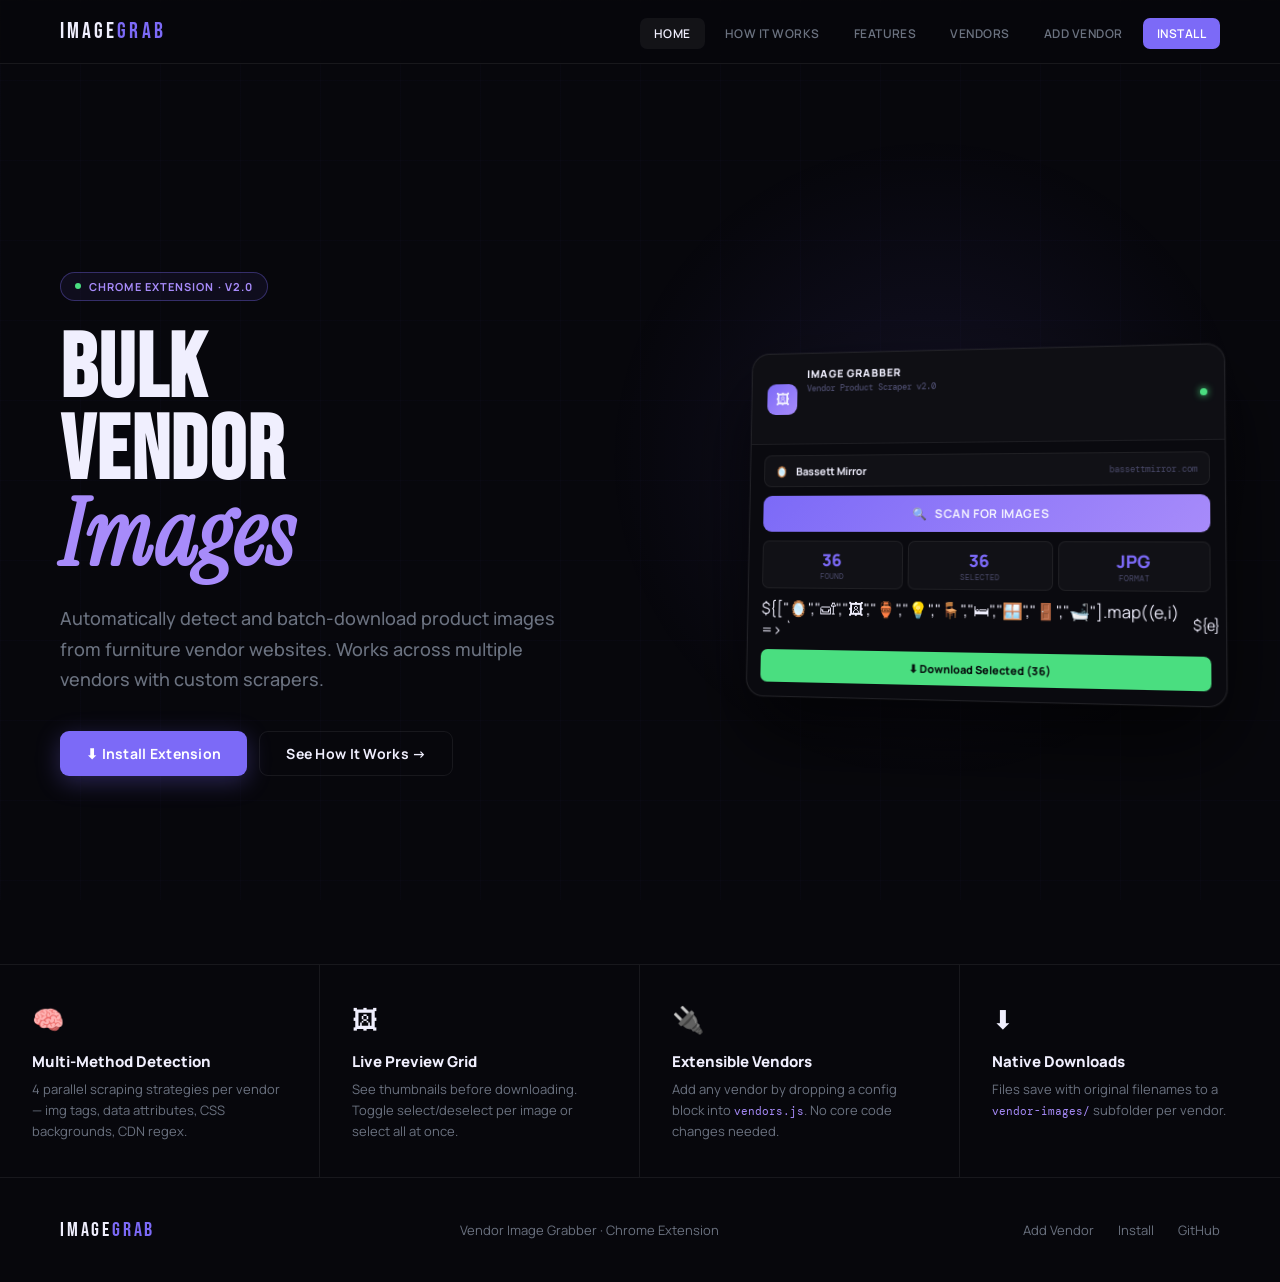
==== docs/index.html @ dd3b445e "Add files via upload" ====
<!DOCTYPE html>
<html lang="en">
<head>
  <meta charset="UTF-8">
  <meta name="viewport" content="width=device-width, initial-scale=1.0">
  <title>Vendor Image Grabber</title>
  <link rel="stylesheet" href="shared.css">
  <style>
    /* ——— HERO ——— */
    .hero {
      min-height: 100vh;
      display: grid;
      grid-template-columns: 1fr 480px;
      align-items: center;
      padding: 100px 60px 80px;
      gap: 60px;
      position: relative;
    }

    .hero-glow {
      position: absolute; top: 5%; right: 0;
      width: 700px; height: 700px;
      background: radial-gradient(ellipse, rgba(124,106,247,0.1) 0%, transparent 65%);
      pointer-events: none;
    }

    .hero-tag {
      display: inline-flex; align-items: center; gap: 8px;
      padding: 6px 14px;
      border: 1px solid rgba(124,106,247,0.35);
      border-radius: 99px;
      font-size: 11px; font-weight: 700;
      letter-spacing: 0.1em; text-transform: uppercase;
      color: var(--accent-2);
      margin-bottom: 28px;
      background: rgba(124,106,247,0.07);
    }

    .hero-tag .dot {
      width: 6px; height: 6px; border-radius: 50%;
      background: var(--green);
      animation: hblink 2s infinite;
    }

    @keyframes hblink { 0%,100%{opacity:1;transform:scale(1)} 50%{opacity:.4;transform:scale(.8)} }

    .hero h1 {
      font-family: 'Bebas Neue', sans-serif;
      font-size: clamp(64px, 7vw, 108px);
      line-height: 0.92; letter-spacing: 0.02em;
      margin-bottom: 24px;
    }

    .hero h1 em {
      font-family: 'Instrument Serif', serif;
      font-style: italic; color: var(--accent-2);
    }

    .hero p {
      font-size: 18px; color: var(--muted);
      line-height: 1.7; max-width: 500px;
      margin-bottom: 36px; font-weight: 500;
    }

    .hero-btns { display: flex; gap: 12px; flex-wrap: wrap; }

    /* Extension mockup */
    .hero-right { position: relative; z-index: 1; }

    .ext-card {
      background: #0a0a0f;
      border: 1px solid rgba(255,255,255,0.09);
      border-radius: 18px;
      overflow: hidden;
      box-shadow: 0 40px 80px rgba(0,0,0,0.7), 0 0 0 1px rgba(255,255,255,0.04);
      transform: perspective(900px) rotateY(-7deg) rotateX(3deg);
    }

    .ext-topbar {
      padding: 13px 16px;
      border-bottom: 1px solid rgba(255,255,255,0.06);
      display: flex; align-items: center; gap: 10px;
      background: rgba(255,255,255,0.02);
    }

    .ext-logo-sm {
      width: 32px; height: 32px;
      background: linear-gradient(135deg, #7c6af7, #a78bfa);
      border-radius: 9px;
      display: flex; align-items: center; justify-content: center;
      font-size: 15px;
    }

    .ext-topbar-text h3 { font-size: 11px; font-weight: 800; letter-spacing: 0.09em; text-transform: uppercase; }
    .ext-topbar-text p { font-size: 9px; color: #4a4a6a; font-family: 'DM Mono', monospace; margin-top: 1px; }

    .ext-topbar-dot {
      margin-left: auto;
      width: 7px; height: 7px; border-radius: 50%;
      background: var(--green); box-shadow: 0 0 7px var(--green);
      animation: hblink 2s infinite;
    }

    .ext-vendor-row {
      margin: 11px 14px 0;
      padding: 8px 11px;
      background: rgba(255,255,255,0.03);
      border: 1px solid rgba(255,255,255,0.06);
      border-radius: 8px;
      display: flex; align-items: center; gap: 8px;
      font-size: 11px;
    }

    .ext-scan {
      margin: 9px 14px 0;
      padding: 10px;
      background: linear-gradient(135deg, #7c6af7, #a78bfa);
      border-radius: 9px;
      text-align: center;
      font-size: 12px; font-weight: 700; letter-spacing: 0.05em;
    }

    .ext-stats {
      margin: 9px 14px 0;
      display: grid; grid-template-columns: 1fr 1fr 1fr; gap: 5px;
    }

    .ext-stat {
      background: rgba(255,255,255,0.03);
      border: 1px solid rgba(255,255,255,0.06);
      border-radius: 7px; padding: 7px; text-align: center;
    }

    .ext-stat-v { font-size: 17px; font-weight: 800; color: #7c6af7; }
    .ext-stat-l { font-size: 8px; color: #4a4a6a; font-family: 'DM Mono', monospace; text-transform: uppercase; }

    .ext-grid-preview {
      margin: 9px 14px;
      display: grid; grid-template-columns: repeat(5,1fr); gap: 4px;
    }

    .ext-thumb {
      aspect-ratio: 1; border-radius: 5px;
      display: flex; align-items: center; justify-content: center;
      font-size: 14px;
    }

    .ext-dl {
      margin: 0 14px 14px;
      padding: 9px;
      background: var(--green);
      border-radius: 7px;
      text-align: center;
      font-size: 11px; font-weight: 800; color: #07100e;
    }

    /* ——— QUICK FEATURES ——— */
    .quick-features {
      border-top: 1px solid var(--border);
      display: grid; grid-template-columns: repeat(4,1fr);
    }

    .qf {
      padding: 36px 32px;
      border-right: 1px solid var(--border);
      transition: background 0.2s;
      position: relative; z-index: 1;
    }
    .qf:last-child { border-right: none; }
    .qf:hover { background: rgba(124,106,247,0.04); }

    .qf-icon { font-size: 26px; margin-bottom: 14px; }
    .qf-title { font-size: 15px; font-weight: 800; margin-bottom: 7px; }
    .qf-desc { font-size: 13px; color: var(--muted); line-height: 1.6; }

    @media(max-width:1000px){
      .hero { grid-template-columns: 1fr; padding: 100px 20px 60px; }
      .hero-right { display: none; }
      .quick-features { grid-template-columns: 1fr 1fr; }
      .qf { border-right: none; border-bottom: 1px solid var(--border); }
    }
  </style>
</head>
<body>
<script>window.ACTIVE_PAGE="index.html";</script>

<div class="page">
  <!-- HERO -->
  <div class="hero">
    <div class="hero-glow"></div>

    <div class="hero-content" style="position:relative;z-index:1">
      <div class="hero-tag"><span class="dot"></span>Chrome Extension · v2.0</div>
      <h1>BULK<br>VENDOR<br><em>Images</em></h1>
      <p>Automatically detect and batch-download product images from furniture vendor websites. Works across multiple vendors with custom scrapers.</p>
      <div class="hero-btns">
        <a href="install.html" class="btn btn-primary">⬇ Install Extension</a>
        <a href="how-it-works.html" class="btn btn-outline">See How It Works →</a>
      </div>
    </div>

    <!-- MOCKUP -->
    <div class="hero-right">
      <div class="ext-card">
        <div class="ext-topbar">
          <div class="ext-logo-sm">🖼</div>
          <div class="ext-topbar-text">
            <h3>Image Grabber</h3>
            <p>Vendor Product Scraper v2.0</p>
          </div>
          <div class="ext-topbar-dot"></div>
        </div>

        <div class="ext-vendor-row">
          <span>🪞</span>
          <span style="font-size:11px;font-weight:700;">Bassett Mirror</span>
          <span style="font-size:9px;color:#4a4a6a;margin-left:auto;font-family:'DM Mono',monospace;">bassettmirror.com</span>
        </div>

        <div class="ext-scan">🔍 &nbsp; SCAN FOR IMAGES</div>

        <div class="ext-stats">
          <div class="ext-stat"><div class="ext-stat-v">36</div><div class="ext-stat-l">Found</div></div>
          <div class="ext-stat"><div class="ext-stat-v">36</div><div class="ext-stat-l">Selected</div></div>
          <div class="ext-stat"><div class="ext-stat-v">JPG</div><div class="ext-stat-l">Format</div></div>
        </div>

        <div class="ext-grid-preview">
          ${["🪞","🛋","🖼","🏺","💡","🪑","🛏","🪟","🚪","🛁"].map((e,i) => `
            <div class="ext-thumb" style="background:linear-gradient(${120+i*33}deg,rgba(124,106,247,${0.2+i*0.02}),rgba(167,139,250,0.08));border:${i<8?'2px solid #7c6af7':'2px solid transparent'}">
              ${e}
            </div>
          `).join("")}
        </div>

        <div class="ext-dl">⬇ Download Selected (36)</div>
      </div>
    </div>
  </div>

  <!-- QUICK FEATURES -->
  <div class="quick-features">
    <div class="qf">
      <div class="qf-icon">🧠</div>
      <h4 class="qf-title">Multi-Method Detection</h4>
      <p class="qf-desc">4 parallel scraping strategies per vendor — img tags, data attributes, CSS backgrounds, CDN regex.</p>
    </div>
    <div class="qf">
      <div class="qf-icon">🖼</div>
      <h4 class="qf-title">Live Preview Grid</h4>
      <p class="qf-desc">See thumbnails before downloading. Toggle select/deselect per image or select all at once.</p>
    </div>
    <div class="qf">
      <div class="qf-icon">🔌</div>
      <h4 class="qf-title">Extensible Vendors</h4>
      <p class="qf-desc">Add any vendor by dropping a config block into <code style="font-family:'DM Mono',monospace;font-size:11px;color:var(--accent-2)">vendors.js</code>. No core code changes needed.</p>
    </div>
    <div class="qf">
      <div class="qf-icon">⬇</div>
      <h4 class="qf-title">Native Downloads</h4>
      <p class="qf-desc">Files save with original filenames to a <code style="font-family:'DM Mono',monospace;font-size:11px;color:var(--accent-2)">vendor-images/</code> subfolder per vendor.</p>
    </div>
  </div>
</div>

<script src="nav.js"></script>
</body>
</html>
---- docs/shared.css ----
/* shared.css — base styles for all pages */
@import url('https://fonts.googleapis.com/css2?family=Bebas+Neue&family=Instrument+Serif:ital@0;1&family=DM+Mono:wght@400;500&family=Manrope:wght@400;500;600;700;800&display=swap');

:root {
  --bg: #07070c;
  --surface: #0f0f18;
  --surface-2: #16162a;
  --border: rgba(255,255,255,0.07);
  --accent: #7c6af7;
  --accent-2: #a78bfa;
  --green: #4ade80;
  --red: #f87171;
  --yellow: #fbbf24;
  --text: #f0effe;
  --muted: #6b7280;
}

*, *::before, *::after { box-sizing: border-box; margin: 0; padding: 0; }
html { scroll-behavior: smooth; }

body {
  background: var(--bg);
  color: var(--text);
  font-family: 'Manrope', sans-serif;
  overflow-x: hidden;
  min-height: 100vh;
}

/* Grid background */
body::before {
  content: '';
  position: fixed; inset: 0;
  background-image:
    linear-gradient(rgba(124,106,247,0.025) 1px, transparent 1px),
    linear-gradient(90deg, rgba(124,106,247,0.025) 1px, transparent 1px);
  background-size: 80px 80px;
  pointer-events: none;
  z-index: 0;
}

/* ——— NAV ——— */
nav {
  position: fixed; top: 0; left: 0; right: 0;
  z-index: 100;
  padding: 0 60px;
  height: 64px;
  display: flex; align-items: center;
  background: rgba(7,7,12,0.88);
  backdrop-filter: blur(20px);
  border-bottom: 1px solid var(--border);
}

.nav-logo {
  font-family: 'Bebas Neue', sans-serif;
  font-size: 22px;
  letter-spacing: 0.14em;
  color: var(--text);
  text-decoration: none;
}
.nav-logo span { color: var(--accent); }

.nav-links {
  display: flex; gap: 6px;
  list-style: none;
  margin-left: auto;
}

.nav-links a {
  font-size: 12px; font-weight: 600;
  color: var(--muted);
  text-decoration: none;
  letter-spacing: 0.04em;
  text-transform: uppercase;
  padding: 7px 14px;
  border-radius: 7px;
  transition: all 0.2s;
}
.nav-links a:hover, .nav-links a.active { color: var(--text); background: rgba(255,255,255,0.05); }
.nav-links a.nav-cta { background: var(--accent); color: white; }
.nav-links a.nav-cta:hover { background: var(--accent-2); color: white; }

/* ——— PAGE WRAPPER ——— */
.page {
  padding-top: 64px;
  position: relative;
  z-index: 1;
}

/* ——— PAGE HERO (shared inner header) ——— */
.page-hero {
  padding: 70px 60px 60px;
  border-bottom: 1px solid var(--border);
  position: relative;
  overflow: hidden;
}

.page-hero::after {
  content: '';
  position: absolute;
  top: -60%; right: -10%;
  width: 600px; height: 600px;
  background: radial-gradient(ellipse, rgba(124,106,247,0.08) 0%, transparent 65%);
  pointer-events: none;
}

.page-tag {
  font-size: 11px; font-weight: 700;
  letter-spacing: 0.18em; text-transform: uppercase;
  color: var(--accent);
  font-family: 'DM Mono', monospace;
  margin-bottom: 14px;
}

.page-title {
  font-family: 'Bebas Neue', sans-serif;
  font-size: clamp(48px, 6vw, 80px);
  line-height: 0.95;
  letter-spacing: 0.03em;
  margin-bottom: 18px;
}

.page-title em {
  font-family: 'Instrument Serif', serif;
  font-style: italic;
  color: var(--accent-2);
}

.page-desc {
  font-size: 17px; color: var(--muted);
  max-width: 540px; line-height: 1.7;
  font-weight: 500;
}

/* ——— CONTENT AREA ——— */
.content { padding: 60px; }
.content-narrow { max-width: 800px; }

/* ——— SECTION HEADERS (in-content) ——— */
.s-label {
  font-size: 10px; font-weight: 700;
  letter-spacing: 0.18em; text-transform: uppercase;
  color: var(--accent); font-family: 'DM Mono', monospace;
  margin-bottom: 12px;
}

.s-title {
  font-family: 'Bebas Neue', sans-serif;
  font-size: clamp(32px, 4vw, 48px);
  letter-spacing: 0.03em; line-height: 1;
  margin-bottom: 14px;
}

.s-desc { font-size: 15px; color: var(--muted); line-height: 1.7; max-width: 540px; }

/* ——— CARDS ——— */
.card {
  background: var(--surface);
  border: 1px solid var(--border);
  border-radius: 14px;
  padding: 28px;
  transition: border-color 0.25s, transform 0.25s;
}
.card:hover { border-color: rgba(124,106,247,0.3); transform: translateY(-3px); }

/* ——— GRID LAYOUTS ——— */
.grid-3 { display: grid; grid-template-columns: repeat(3,1fr); gap: 18px; }
.grid-2 { display: grid; grid-template-columns: repeat(2,1fr); gap: 18px; }

/* ——— BADGES / CHIPS ——— */
.chip {
  display: inline-block;
  padding: 4px 12px;
  border-radius: 99px;
  font-size: 11px; font-weight: 700;
  font-family: 'DM Mono', monospace;
}
.chip-accent { background: rgba(124,106,247,0.12); border: 1px solid rgba(124,106,247,0.25); color: var(--accent-2); }
.chip-green  { background: rgba(74,222,128,0.1);  border: 1px solid rgba(74,222,128,0.2);  color: var(--green); }
.chip-muted  { background: rgba(255,255,255,0.04); border: 1px solid var(--border);         color: var(--muted); }

/* ——— CODE ——— */
.code-block {
  background: var(--surface);
  border: 1px solid var(--border);
  border-radius: 12px;
  overflow: hidden;
}
.code-block-header {
  padding: 10px 18px;
  border-bottom: 1px solid var(--border);
  display: flex; align-items: center; gap: 8px;
  font-size: 11px; color: var(--muted);
  font-family: 'DM Mono', monospace;
}
.code-block-body {
  padding: 20px;
  font-family: 'DM Mono', monospace;
  font-size: 13px; line-height: 1.85;
  color: #b0b0cc;
  overflow-x: auto;
}
.kw { color: #a78bfa; }
.fn { color: #7c6af7; }
.str { color: #4ade80; }
.cm { color: #3a3a5c; }
.num { color: #fbbf24; }

/* ——— BUTTONS ——— */
.btn {
  display: inline-flex; align-items: center; gap: 8px;
  padding: 12px 26px;
  border-radius: 9px;
  font-family: 'Manrope', sans-serif;
  font-size: 14px; font-weight: 700;
  letter-spacing: 0.02em;
  text-decoration: none;
  transition: all 0.2s;
  cursor: pointer; border: none;
}
.btn-primary { background: var(--accent); color: white; box-shadow: 0 6px 24px rgba(124,106,247,0.3); }
.btn-primary:hover { filter: brightness(1.1); transform: translateY(-2px); }
.btn-outline { background: transparent; border: 1px solid var(--border); color: var(--text); }
.btn-outline:hover { border-color: var(--accent); color: var(--accent); }

/* ——— DIVIDER ——— */
.divider { border: none; border-top: 1px solid var(--border); margin: 50px 0; }

/* ——— FOOTER ——— */
footer {
  border-top: 1px solid var(--border);
  padding: 40px 60px;
  display: flex; align-items: center; justify-content: space-between;
  font-size: 13px; color: var(--muted);
  position: relative; z-index: 1;
}
footer .f-logo {
  font-family: 'Bebas Neue', sans-serif;
  font-size: 20px; letter-spacing: 0.14em; color: var(--text);
}
footer .f-logo span { color: var(--accent); }
footer a { color: var(--muted); text-decoration: none; transition: color 0.2s; }
footer a:hover { color: var(--accent); }
footer .f-links { display: flex; gap: 24px; }

@media (max-width: 900px) {
  nav { padding: 0 20px; }
  .page-hero, .content { padding-left: 20px; padding-right: 20px; }
  .grid-3, .grid-2 { grid-template-columns: 1fr; }
  footer { flex-direction: column; gap: 16px; padding: 32px 20px; }
}
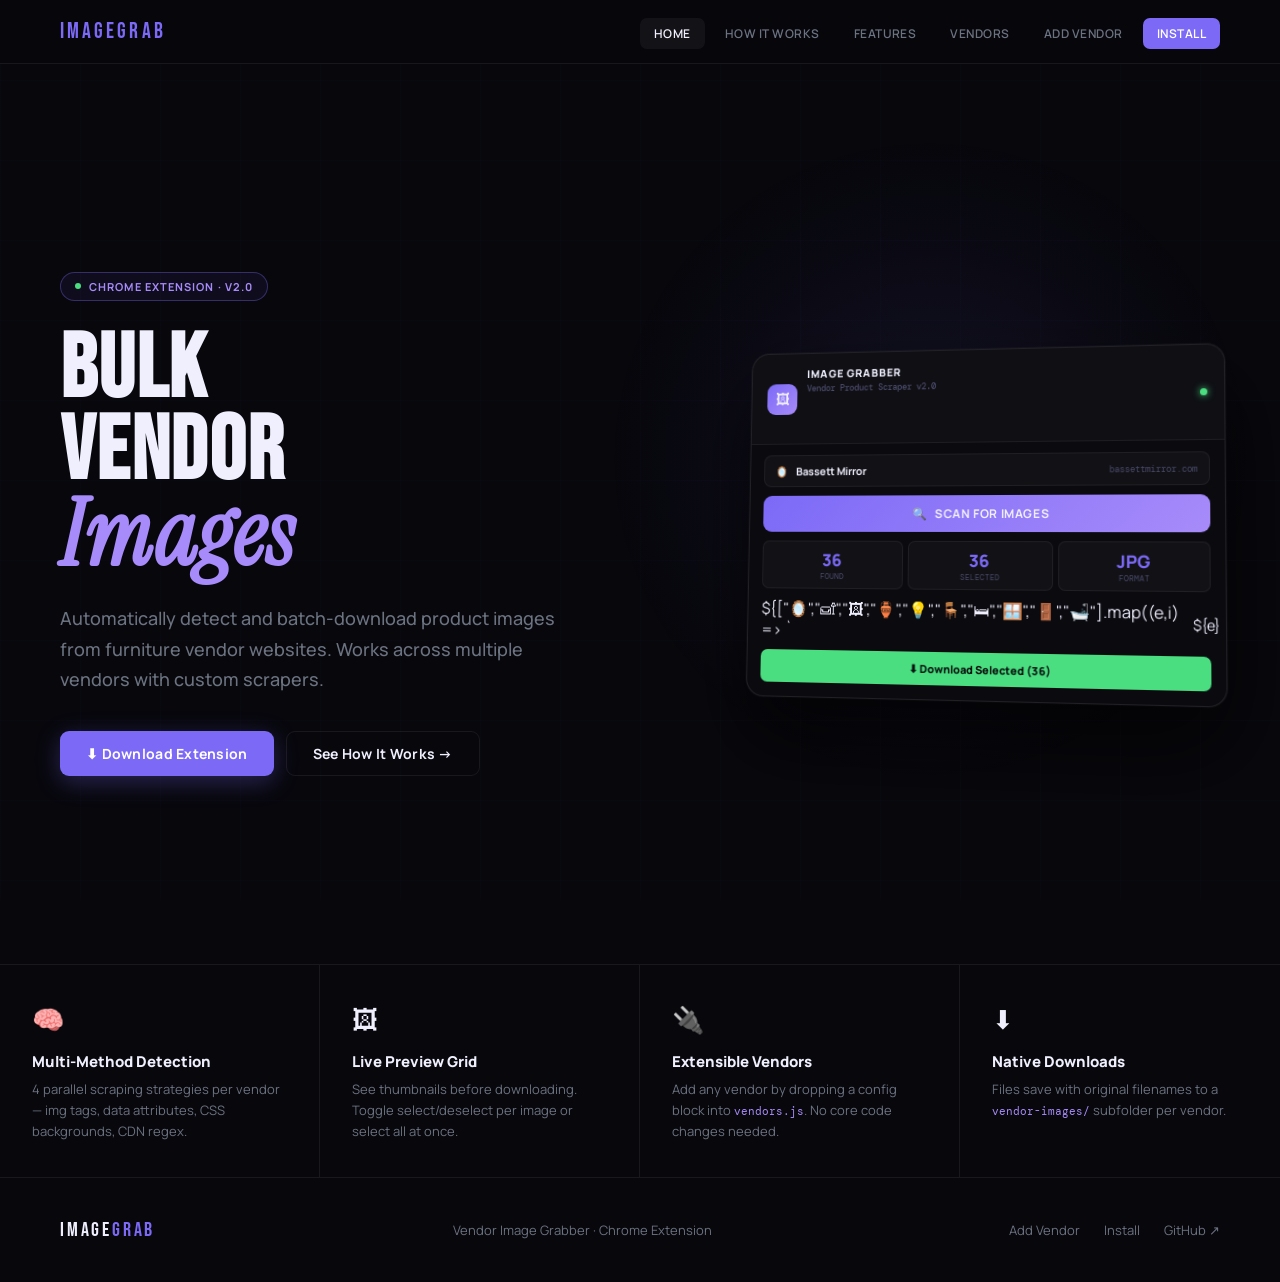
==== commit 49f95cac: "Add files via upload" ====
--- a/docs/index.html
+++ b/docs/index.html
@@ -194,7 +194,7 @@
       <h1>BULK<br>VENDOR<br><em>Images</em></h1>
       <p>Automatically detect and batch-download product images from furniture vendor websites. Works across multiple vendors with custom scrapers.</p>
       <div class="hero-btns">
-        <a href="install.html" class="btn btn-primary">⬇ Install Extension</a>
+        <a href="https://github.com/23521534-lab/vendor-image-grabber/archive/refs/heads/main.zip" class="btn btn-primary">⬇ Download Extension</a>
         <a href="how-it-works.html" class="btn btn-outline">See How It Works →</a>
       </div>
     </div>
